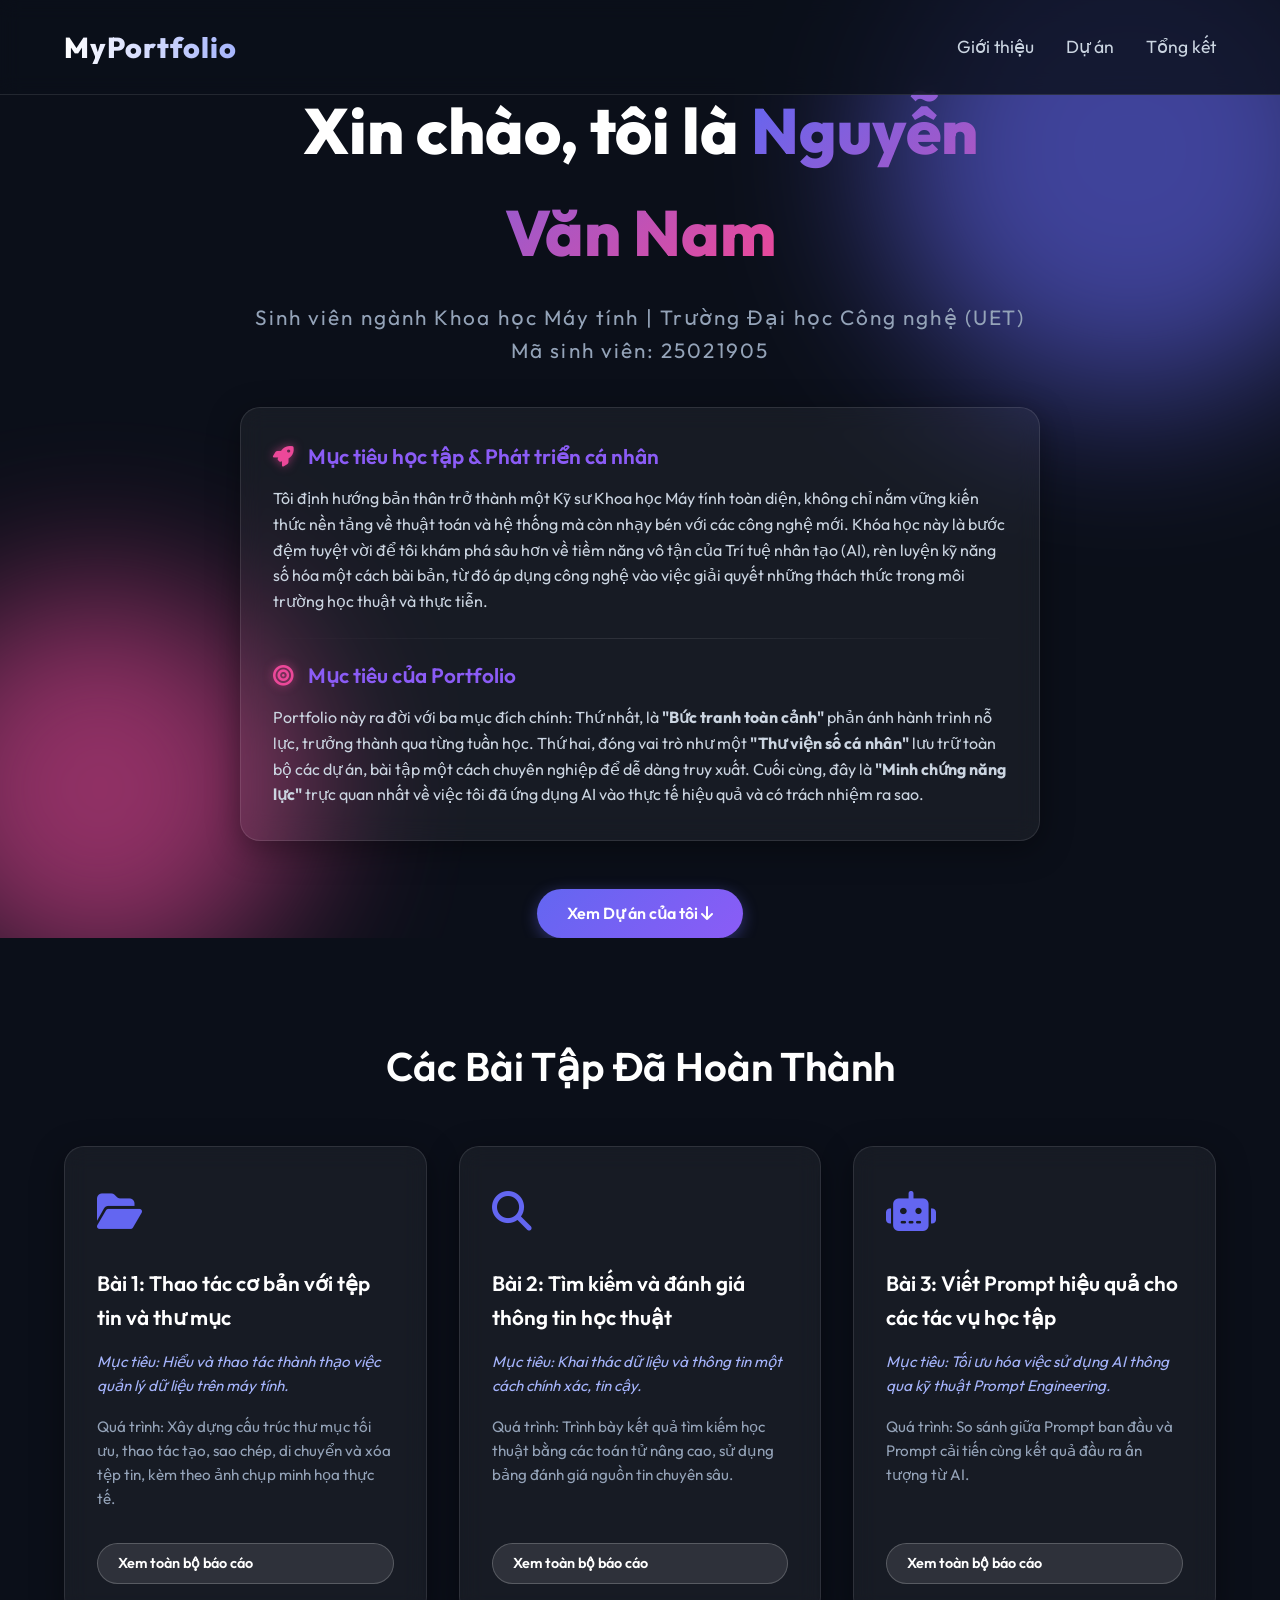
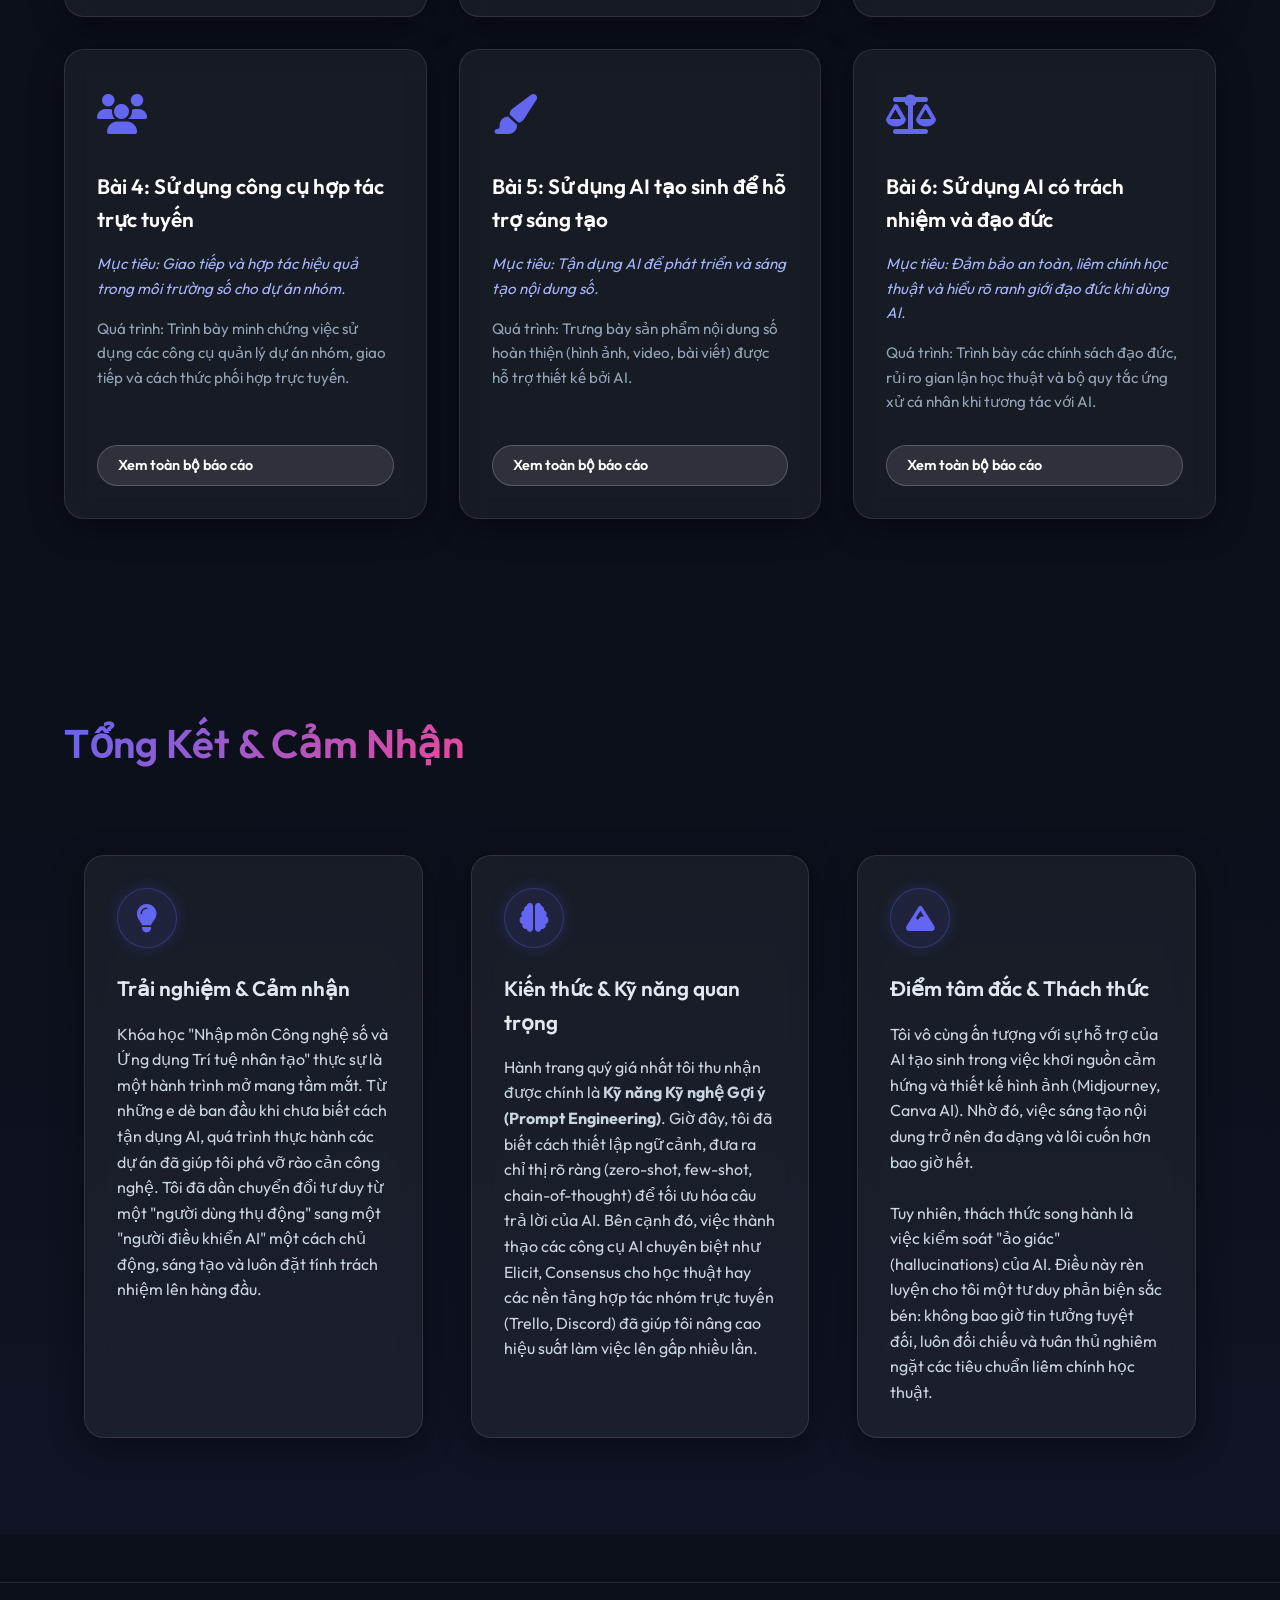
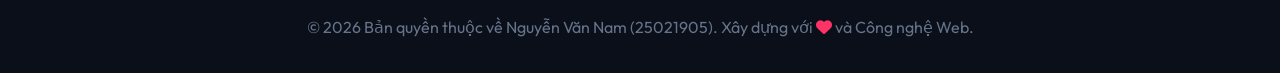
==== index.html @ abd4f96f "update" ====
<!DOCTYPE html>
<html lang="vi">

<head>
    <meta charset="UTF-8">
    <meta name="viewport" content="width=device-width, initial-scale=1.0">
    <title>Portfolio - Nguyễn Văn Nam (25021905)</title>
    <meta name="description"
        content="Portfolio cá nhân tổng hợp kiến thức và bài tập môn Nhập môn Công nghệ số và Ứng dụng Trí tuệ nhân tạo.">
    <link rel="stylesheet" href="style.css">
    <link href="https://fonts.googleapis.com/css2?family=Outfit:wght@300;400;600;800&display=swap" rel="stylesheet">
    <link rel="stylesheet" href="https://cdnjs.cloudflare.com/ajax/libs/font-awesome/6.4.0/css/all.min.css">
</head>

<body>
    <nav class="navbar">
        <div class="logo">MyPortfolio</div>
        <ul class="nav-links">
            <li><a href="#about">Giới thiệu</a></li>
            <li><a href="#projects">Dự án</a></li>
            <li><a href="#summary">Tổng kết</a></li>
        </ul>
    </nav>

    <header id="about" class="hero">
        <div class="hero-content">
            <h1 class="glitch-effect">Xin chào, tôi là <span class="highlight">Nguyễn Văn Nam</span></h1>
            <p class="subtitle typing-text">Sinh viên ngành Khoa học Máy tính | Trường Đại học Công nghệ (UET)<br>Mã
                sinh viên: 25021905</p>
            <div class="glass-card about-info hover-glow">
                <h3><i class="fas fa-rocket glowing-icon"></i> Mục tiêu học tập & Phát triển cá nhân</h3>
                <p>Tôi định hướng bản thân trở thành một Kỹ sư Khoa học Máy tính toàn diện, không chỉ nắm vững kiến thức
                    nền tảng về thuật toán và hệ thống mà còn nhạy bén với các công nghệ mới. Khóa học này là bước đệm
                    tuyệt vời để tôi khám phá sâu hơn về tiềm năng vô tận của Trí tuệ nhân tạo (AI), rèn luyện kỹ năng
                    số hóa một cách bài bản, từ đó áp dụng công nghệ vào việc giải quyết những thách thức trong môi
                    trường học thuật và thực tiễn.</p>
                <div class="divider"></div>
                <h3><i class="fas fa-bullseye glowing-icon"></i> Mục tiêu của Portfolio</h3>
                <p>Portfolio này ra đời với ba mục đích chính: Thứ nhất, là <strong>"Bức tranh toàn cảnh"</strong> phản
                    ánh hành trình nỗ lực, trưởng thành qua từng tuần học. Thứ hai, đóng vai trò như một <strong>"Thư
                        viện số cá nhân"</strong> lưu trữ toàn bộ các dự án, bài tập một cách chuyên nghiệp để dễ dàng
                    truy xuất. Cuối cùng, đây là <strong>"Minh chứng năng lực"</strong> trực quan nhất về việc tôi đã
                    ứng dụng AI vào thực tế hiệu quả và có trách nhiệm ra sao.</p>
            </div>
            <a href="#projects" class="btn primary-btn">Xem Dự án của tôi <i class="fas fa-arrow-down"></i></a>
        </div>
        <div class="hero-graphics">
            <div class="blob blob-1"></div>
            <div class="blob blob-2"></div>
        </div>
    </header>

    <section id="projects" class="projects-section">
        <h2 class="section-title">Các Bài Tập Đã Hoàn Thành</h2>
        <div class="projects-grid">
            <!-- Project 1 -->
            <div class="project-card glass-card">
                <div class="card-icon"><i class="fas fa-folder-open"></i></div>
                <h3>Bài 1: Thao tác cơ bản với tệp tin và thư mục</h3>
                <p class="project-goal">Mục tiêu: Hiểu và thao tác thành thạo việc quản lý dữ liệu trên máy tính.</p>
                <div class="project-details">
                    <p>Quá trình: Xây dựng cấu trúc thư mục tối ưu, thao tác tạo, sao chép, di chuyển và xóa tệp tin,
                        kèm theo ảnh chụp minh họa thực tế.</p>
                    <a href="project1.html" class="btn secondary-btn">Xem toàn bộ báo cáo</a>
                </div>
            </div>
            <!-- Project 2 -->
            <div class="project-card glass-card">
                <div class="card-icon"><i class="fas fa-search"></i></div>
                <h3>Bài 2: Tìm kiếm và đánh giá thông tin học thuật</h3>
                <p class="project-goal">Mục tiêu: Khai thác dữ liệu và thông tin một cách chính xác, tin cậy.</p>
                <div class="project-details">
                    <p>Quá trình: Trình bày kết quả tìm kiếm học thuật bằng các toán tử nâng cao, sử dụng bảng đánh giá
                        nguồn tin chuyên sâu.</p>
                    <a href="project2.html" class="btn secondary-btn">Xem toàn bộ báo cáo</a>
                </div>
            </div>
            <!-- Project 3 -->
            <div class="project-card glass-card">
                <div class="card-icon"><i class="fas fa-robot"></i></div>
                <h3>Bài 3: Viết Prompt hiệu quả cho các tác vụ học tập</h3>
                <p class="project-goal">Mục tiêu: Tối ưu hóa việc sử dụng AI thông qua kỹ thuật Prompt Engineering.</p>
                <div class="project-details">
                    <p>Quá trình: So sánh giữa Prompt ban đầu và Prompt cải tiến cùng kết quả đầu ra ấn tượng từ AI.</p>
                    <a href="project3.html" class="btn secondary-btn">Xem toàn bộ báo cáo</a>
                </div>
            </div>
            <!-- Project 4 -->
            <div class="project-card glass-card">
                <div class="card-icon"><i class="fas fa-users"></i></div>
                <h3>Bài 4: Sử dụng công cụ hợp tác trực tuyến</h3>
                <p class="project-goal">Mục tiêu: Giao tiếp và hợp tác hiệu quả trong môi trường số cho dự án nhóm.</p>
                <div class="project-details">
                    <p>Quá trình: Trình bày minh chứng việc sử dụng các công cụ quản lý dự án nhóm, giao tiếp và cách
                        thức phối hợp trực tuyến.</p>
                    <a href="project4.html" class="btn secondary-btn">Xem toàn bộ báo cáo</a>
                </div>
            </div>
            <!-- Project 5 -->
            <div class="project-card glass-card">
                <div class="card-icon"><i class="fas fa-paint-brush"></i></div>
                <h3>Bài 5: Sử dụng AI tạo sinh để hỗ trợ sáng tạo</h3>
                <p class="project-goal">Mục tiêu: Tận dụng AI để phát triển và sáng tạo nội dung số.</p>
                <div class="project-details">
                    <p>Quá trình: Trưng bày sản phẩm nội dung số hoàn thiện (hình ảnh, video, bài viết) được hỗ trợ
                        thiết kế bởi AI.</p>
                    <a href="project5.html" class="btn secondary-btn">Xem toàn bộ báo cáo</a>
                </div>
            </div>
            <!-- Project 6 -->
            <div class="project-card glass-card">
                <div class="card-icon"><i class="fas fa-balance-scale"></i></div>
                <h3>Bài 6: Sử dụng AI có trách nhiệm và đạo đức</h3>
                <p class="project-goal">Mục tiêu: Đảm bảo an toàn, liêm chính học thuật và hiểu rõ ranh giới đạo đức khi
                    dùng AI.</p>
                <div class="project-details">
                    <p>Quá trình: Trình bày các chính sách đạo đức, rủi ro gian lận học thuật và bộ quy tắc ứng xử cá
                        nhân khi tương tác với AI.</p>
                    <a href="project6.html" class="btn secondary-btn">Xem toàn bộ báo cáo</a>
                </div>
            </div>
        </div>
    </section>

    <section id="summary" class="summary-section">
        <h2 class="section-title gradient-text">Tổng Kết & Cảm Nhận</h2>
        <div class="summary-grid">
            <div class="summary-block glass-card float-anim">
                <div class="icon-wrapper"><i class="fas fa-lightbulb"></i></div>
                <h3>Trải nghiệm & Cảm nhận</h3>
                <p>Khóa học "Nhập môn Công nghệ số và Ứng dụng Trí tuệ nhân tạo" thực sự là một hành trình mở mang tầm
                    mắt. Từ những e dè ban đầu khi chưa biết cách tận dụng AI, quá trình thực hành các dự án đã giúp tôi
                    phá vỡ rào cản công nghệ. Tôi đã dần chuyển đổi tư duy từ một "người dùng thụ động" sang một "người
                    điều khiển AI" một cách chủ động, sáng tạo và luôn đặt tính trách nhiệm lên hàng đầu.</p>
            </div>
            <div class="summary-block glass-card float-anim" style="animation-delay: 0.2s;">
                <div class="icon-wrapper"><i class="fas fa-brain"></i></div>
                <h3>Kiến thức & Kỹ năng quan trọng</h3>
                <p>Hành trang quý giá nhất tôi thu nhận được chính là <strong>Kỹ năng Kỹ nghệ Gợi ý (Prompt
                        Engineering)</strong>. Giờ đây, tôi đã biết cách thiết lập ngữ cảnh, đưa ra chỉ thị rõ ràng
                    (zero-shot, few-shot, chain-of-thought) để tối ưu hóa câu trả lời của AI. Bên cạnh đó, việc thành
                    thạo các công cụ AI chuyên biệt như Elicit, Consensus cho học thuật hay các nền tảng hợp tác nhóm
                    trực tuyến (Trello, Discord) đã giúp tôi nâng cao hiệu suất làm việc lên gấp nhiều lần.</p>
            </div>
            <div class="summary-block glass-card float-anim" style="animation-delay: 0.4s;">
                <div class="icon-wrapper"><i class="fas fa-mountain"></i></div>
                <h3>Điểm tâm đắc & Thách thức</h3>
                <p>Tôi vô cùng ấn tượng với sự hỗ trợ của AI tạo sinh trong việc khơi nguồn cảm hứng và thiết kế hình
                    ảnh (Midjourney, Canva AI). Nhờ đó, việc sáng tạo nội dung trở nên đa dạng và lôi cuốn hơn bao giờ
                    hết.<br><br>Tuy nhiên, thách thức song hành là việc kiểm soát "ảo giác" (hallucinations) của AI.
                    Điều này rèn luyện cho tôi một tư duy phản biện sắc bén: không bao giờ tin tưởng tuyệt đối, luôn đối
                    chiếu và tuân thủ nghiêm ngặt các tiêu chuẩn liêm chính học thuật.</p>
            </div>
        </div>
    </section>

    <footer>
        <p>&copy; 2026 Bản quyền thuộc về Nguyễn Văn Nam (25021905). Xây dựng với <i class="fas fa-heart"
                style="color: #ff3366;"></i> và Công nghệ Web.</p>
    </footer>

    <script src="script.js"></script>
</body>

</html>
---- style.css ----
:root {
    --bg-color: #0b0f19;
    --text-color: #e2e8f0;
    --primary-color: #6366f1;
    --secondary-color: #8b5cf6;
    --accent-color: #ec4899;
    --glass-bg: rgba(255, 255, 255, 0.05);
    --glass-border: rgba(255, 255, 255, 0.1);
    --glass-shadow: 0 8px 32px 0 rgba(0, 0, 0, 0.37);
}

* {
    margin: 0;
    padding: 0;
    box-sizing: border-box;
    font-family: 'Outfit', sans-serif;
}

body {
    background-color: var(--bg-color);
    color: var(--text-color);
    line-height: 1.6;
    overflow-x: hidden;
}

html {
    scroll-behavior: smooth;
}

/* Typography & Utilities */
h1, h2, h3 {
    color: #ffffff;
    font-weight: 600;
}

.highlight {
    background: linear-gradient(135deg, var(--primary-color), var(--accent-color));
    -webkit-background-clip: text;
    -webkit-text-fill-color: transparent;
}

.section-title {
    text-align: center;
    font-size: 2.5rem;
    margin-bottom: 3rem;
    position: relative;
    z-index: 2;
}

/* Glassmorphism */
.glass-card {
    background: var(--glass-bg);
    backdrop-filter: blur(12px);
    -webkit-backdrop-filter: blur(12px);
    border: 1px solid var(--glass-border);
    border-radius: 20px;
    box-shadow: var(--glass-shadow);
    padding: 2rem;
    transition: transform 0.3s ease, box-shadow 0.3s ease;
}

/* Navigation */
.navbar {
    display: flex;
    justify-content: space-between;
    align-items: center;
    padding: 1.5rem 5%;
    position: fixed;
    width: 100%;
    top: 0;
    z-index: 1000;
    background: rgba(11, 15, 25, 0.8);
    backdrop-filter: blur(10px);
    border-bottom: 1px solid var(--glass-border);
}

.logo {
    font-size: 1.8rem;
    font-weight: 800;
    letter-spacing: 1px;
    background: linear-gradient(to right, #fff, #a5b4fc);
    -webkit-background-clip: text;
    -webkit-text-fill-color: transparent;
}

.nav-links {
    list-style: none;
    display: flex;
    gap: 2rem;
}

.nav-links a {
    color: #cbd5e1;
    text-decoration: none;
    font-weight: 400;
    font-size: 1.1rem;
    transition: color 0.3s ease;
    position: relative;
}

.nav-links a:hover {
    color: #ffffff;
}

.nav-links a::after {
    content: '';
    position: absolute;
    width: 0;
    height: 2px;
    bottom: -5px;
    left: 0;
    background: var(--primary-color);
    transition: width 0.3s ease;
}

.nav-links a:hover::after {
    width: 100%;
}

/* Hero Section */
.hero {
    min-height: 100vh;
    display: flex;
    align-items: center;
    justify-content: center;
    padding: 0 5%;
    position: relative;
    overflow: hidden;
    padding-top: 80px;
}

.hero-content {
    max-width: 800px;
    text-align: center;
    z-index: 2;
}

.hero-content h1 {
    font-size: 4rem;
    margin-bottom: 1rem;
    font-weight: 800;
}

.hero-content .subtitle {
    font-size: 1.3rem;
    color: #94a3b8;
    margin-bottom: 2.5rem;
}

.about-info {
    text-align: left;
    margin-bottom: 3rem;
}

.about-info h3 {
    font-size: 1.3rem;
    margin-bottom: 0.8rem;
    color: var(--secondary-color);
}

.about-info p {
    margin-bottom: 1.5rem;
    color: #cbd5e1;
}

.about-info p:last-child {
    margin-bottom: 0;
}

/* Buttons */
.btn {
    display: inline-block;
    padding: 12px 30px;
    border-radius: 30px;
    text-decoration: none;
    font-weight: 600;
    transition: all 0.3s ease;
    cursor: pointer;
    border: none;
}

.primary-btn {
    background: linear-gradient(135deg, var(--primary-color), var(--secondary-color));
    color: white;
    box-shadow: 0 4px 15px rgba(99, 102, 241, 0.4);
}

.primary-btn:hover {
    transform: translateY(-3px);
    box-shadow: 0 8px 25px rgba(99, 102, 241, 0.6);
}

.secondary-btn {
    background: rgba(255, 255, 255, 0.1);
    color: white;
    border: 1px solid rgba(255, 255, 255, 0.2);
    padding: 8px 20px;
    font-size: 0.9rem;
    margin-top: 15px;
}

.secondary-btn:hover {
    background: rgba(255, 255, 255, 0.2);
    transform: translateY(-2px);
}

/* Background Blobs */
.hero-graphics {
    position: absolute;
    top: 0;
    left: 0;
    width: 100%;
    height: 100%;
    z-index: 1;
    overflow: hidden;
    pointer-events: none;
}

.blob {
    position: absolute;
    filter: blur(80px);
    border-radius: 50%;
    opacity: 0.6;
    animation: float 10s infinite alternate ease-in-out;
}

.blob-1 {
    width: 500px;
    height: 500px;
    background: var(--primary-color);
    top: -100px;
    right: -100px;
}

.blob-2 {
    width: 400px;
    height: 400px;
    background: var(--accent-color);
    bottom: -50px;
    left: -100px;
    animation-delay: -5s;
}

@keyframes float {
    0% { transform: translate(0, 0) scale(1); }
    100% { transform: translate(50px, 50px) scale(1.1); }
}

/* Projects Section */
.projects-section {
    padding: 6rem 5%;
    position: relative;
    z-index: 2;
}

.projects-grid {
    display: grid;
    grid-template-columns: repeat(auto-fit, minmax(320px, 1fr));
    gap: 2rem;
    max-width: 1200px;
    margin: 0 auto;
}

.project-card {
    display: flex;
    flex-direction: column;
}

.project-card:hover {
    transform: translateY(-10px);
    border-color: rgba(99, 102, 241, 0.5);
    box-shadow: 0 15px 35px rgba(0, 0, 0, 0.4), 0 0 20px rgba(99, 102, 241, 0.2);
}

.card-icon {
    font-size: 2.5rem;
    color: var(--primary-color);
    margin-bottom: 1.5rem;
}

.project-card h3 {
    font-size: 1.3rem;
    margin-bottom: 1rem;
    color: #fff;
}

.project-goal {
    font-style: italic;
    color: #a5b4fc;
    margin-bottom: 1rem;
    font-size: 0.95rem;
}

.project-details {
    flex-grow: 1;
    display: flex;
    flex-direction: column;
    justify-content: space-between;
}

.project-details p {
    font-size: 0.95rem;
    color: #94a3b8;
    margin-bottom: 1rem;
}

/* Summary Section */
.summary-section {
    padding: 6rem 5%;
    position: relative;
    z-index: 2;
    background: linear-gradient(to bottom, transparent, rgba(99, 102, 241, 0.05));
}

.summary-content {
    max-width: 900px;
    margin: 0 auto;
    display: grid;
    gap: 2rem;
}

.summary-block h3 {
    display: flex;
    align-items: center;
    gap: 10px;
    color: var(--accent-color);
    margin-bottom: 1rem;
    font-size: 1.3rem;
}

.summary-block p {
    color: #cbd5e1;
    font-size: 1.05rem;
}

/* Footer */
footer {
    text-align: center;
    padding: 2rem;
    border-top: 1px solid var(--glass-border);
    margin-top: 3rem;
    color: #64748b;
}

/* Project Page Styles */
.project-page {
    padding-top: 100px;
    padding-bottom: 50px;
    max-width: 900px;
    margin: 0 auto;
    padding-left: 20px;
    padding-right: 20px;
}

.article-content {
    background: var(--glass-bg);
    backdrop-filter: blur(12px);
    -webkit-backdrop-filter: blur(12px);
    border: 1px solid var(--glass-border);
    border-radius: 20px;
    padding: 3rem;
    color: #e2e8f0;
    box-shadow: var(--glass-shadow);
}

.article-content h1 {
    font-size: 2.2rem;
    color: var(--primary-color);
    margin-bottom: 1.5rem;
    text-align: center;
    line-height: 1.3;
}

.article-content h2 {
    font-size: 1.6rem;
    color: var(--secondary-color);
    margin-top: 2.5rem;
    margin-bottom: 1rem;
    border-bottom: 1px solid var(--glass-border);
    padding-bottom: 0.5rem;
}

.article-content h3 {
    font-size: 1.3rem;
    color: #a5b4fc;
    margin-top: 1.5rem;
    margin-bottom: 0.8rem;
}

.article-content p, .article-content ul, .article-content ol {
    margin-bottom: 1.2rem;
    font-size: 1.1rem;
    line-height: 1.8;
}

.article-content ul, .article-content ol {
    padding-left: 1.5rem;
}

.article-content li {
    margin-bottom: 0.5rem;
}

.article-content table {
    width: 100%;
    border-collapse: collapse;
    margin: 2rem 0;
    background: rgba(0, 0, 0, 0.2);
    border-radius: 10px;
    overflow: hidden;
}

.article-content th, .article-content td {
    border: 1px solid var(--glass-border);
    padding: 1rem;
    text-align: left;
}

.article-content th {
    background: rgba(99, 102, 241, 0.2);
    color: var(--primary-color);
    font-weight: 600;
}

.article-content code {
    background: rgba(99, 102, 241, 0.2);
    padding: 2px 6px;
    border-radius: 4px;
    font-family: monospace;
    color: #a5b4fc;
}

.back-btn {
    display: inline-flex;
    align-items: center;
    gap: 10px;
    margin-bottom: 20px;
    color: #cbd5e1;
    text-decoration: none;
    font-weight: 600;
    transition: color 0.3s;
    font-size: 1.1rem;
}

.back-btn:hover {
    color: var(--primary-color);
}

/* Responsive */
@media (max-width: 768px) {
    .hero-content h1 {
        font-size: 2.8rem;
    }
    .nav-links {
        display: none;
    }
    .projects-grid {
        grid-template-columns: 1fr;
    }
} /* <-- Added missing closing brace here */

/* New Effects & Extended Layouts */

/* Gradient Text */
.gradient-text {
    background: linear-gradient(135deg, var(--primary-color), var(--accent-color));
    -webkit-background-clip: text;
    -webkit-text-fill-color: transparent;
    display: inline-block;
}

/* Typing Effect for Subtitle */
.typing-text {
    overflow: hidden;
    white-space: nowrap;
    margin: 0 auto;
    letter-spacing: .1em;
    animation: typing 3s steps(50, end), blink-caret .75s step-end infinite;
}

@keyframes typing {
    from { width: 0 }
    to { width: 100% }
}

@keyframes blink-caret {
    from, to { border-right-color: transparent }
    50% { border-right-color: var(--primary-color); }
}

/* Hover Glow Effect */
.hover-glow {
    transition: all 0.4s ease;
}

.hover-glow:hover {
    box-shadow: 0 0 25px rgba(99, 102, 241, 0.4);
    transform: translateY(-5px);
    border: 1px solid rgba(99, 102, 241, 0.6);
}

/* Glowing Icons */
.glowing-icon {
    color: var(--accent-color);
    text-shadow: 0 0 10px rgba(236, 72, 153, 0.6);
    margin-right: 10px;
}

.divider {
    height: 1px;
    background: linear-gradient(90deg, transparent, var(--glass-border), transparent);
    margin: 20px 0;
}

/* Floating Animation for Summary Blocks */
.float-anim {
    animation: float 6s ease-in-out infinite;
}

@keyframes float {
    0% { transform: translateY(0px); }
    50% { transform: translateY(-10px); }
    100% { transform: translateY(0px); }
}

/* Summary Grid Layout */
.summary-grid {
    display: grid;
    grid-template-columns: repeat(auto-fit, minmax(280px, 1fr));
    gap: 3rem;
    margin: 2rem auto 0 auto;
    max-width: 1200px;
    padding: 0 20px;
}

.summary-block {
    padding: 2rem;
    position: relative;
    overflow: hidden;
    transition: transform 0.3s;
}

.summary-block:hover {
    transform: translateY(-8px) scale(1.02);
}

.summary-block .icon-wrapper {
    background: rgba(99, 102, 241, 0.1);
    width: 60px;
    height: 60px;
    border-radius: 50%;
    display: flex;
    align-items: center;
    justify-content: center;
    font-size: 1.8rem;
    color: var(--primary-color);
    margin-bottom: 1.5rem;
    box-shadow: 0 0 15px rgba(99, 102, 241, 0.2);
    border: 1px solid rgba(99, 102, 241, 0.3);
    transition: all 0.3s;
}

.summary-block:hover .icon-wrapper {
    background: var(--primary-color);
    color: #fff;
    box-shadow: 0 0 25px rgba(99, 102, 241, 0.6);
    transform: rotateY(360deg);
}

.summary-block h3 {
    margin-bottom: 1rem;
    color: #e2e8f0;
    font-size: 1.3rem;
}

.summary-block p {
    color: #cbd5e1;
    font-size: 1rem;
}
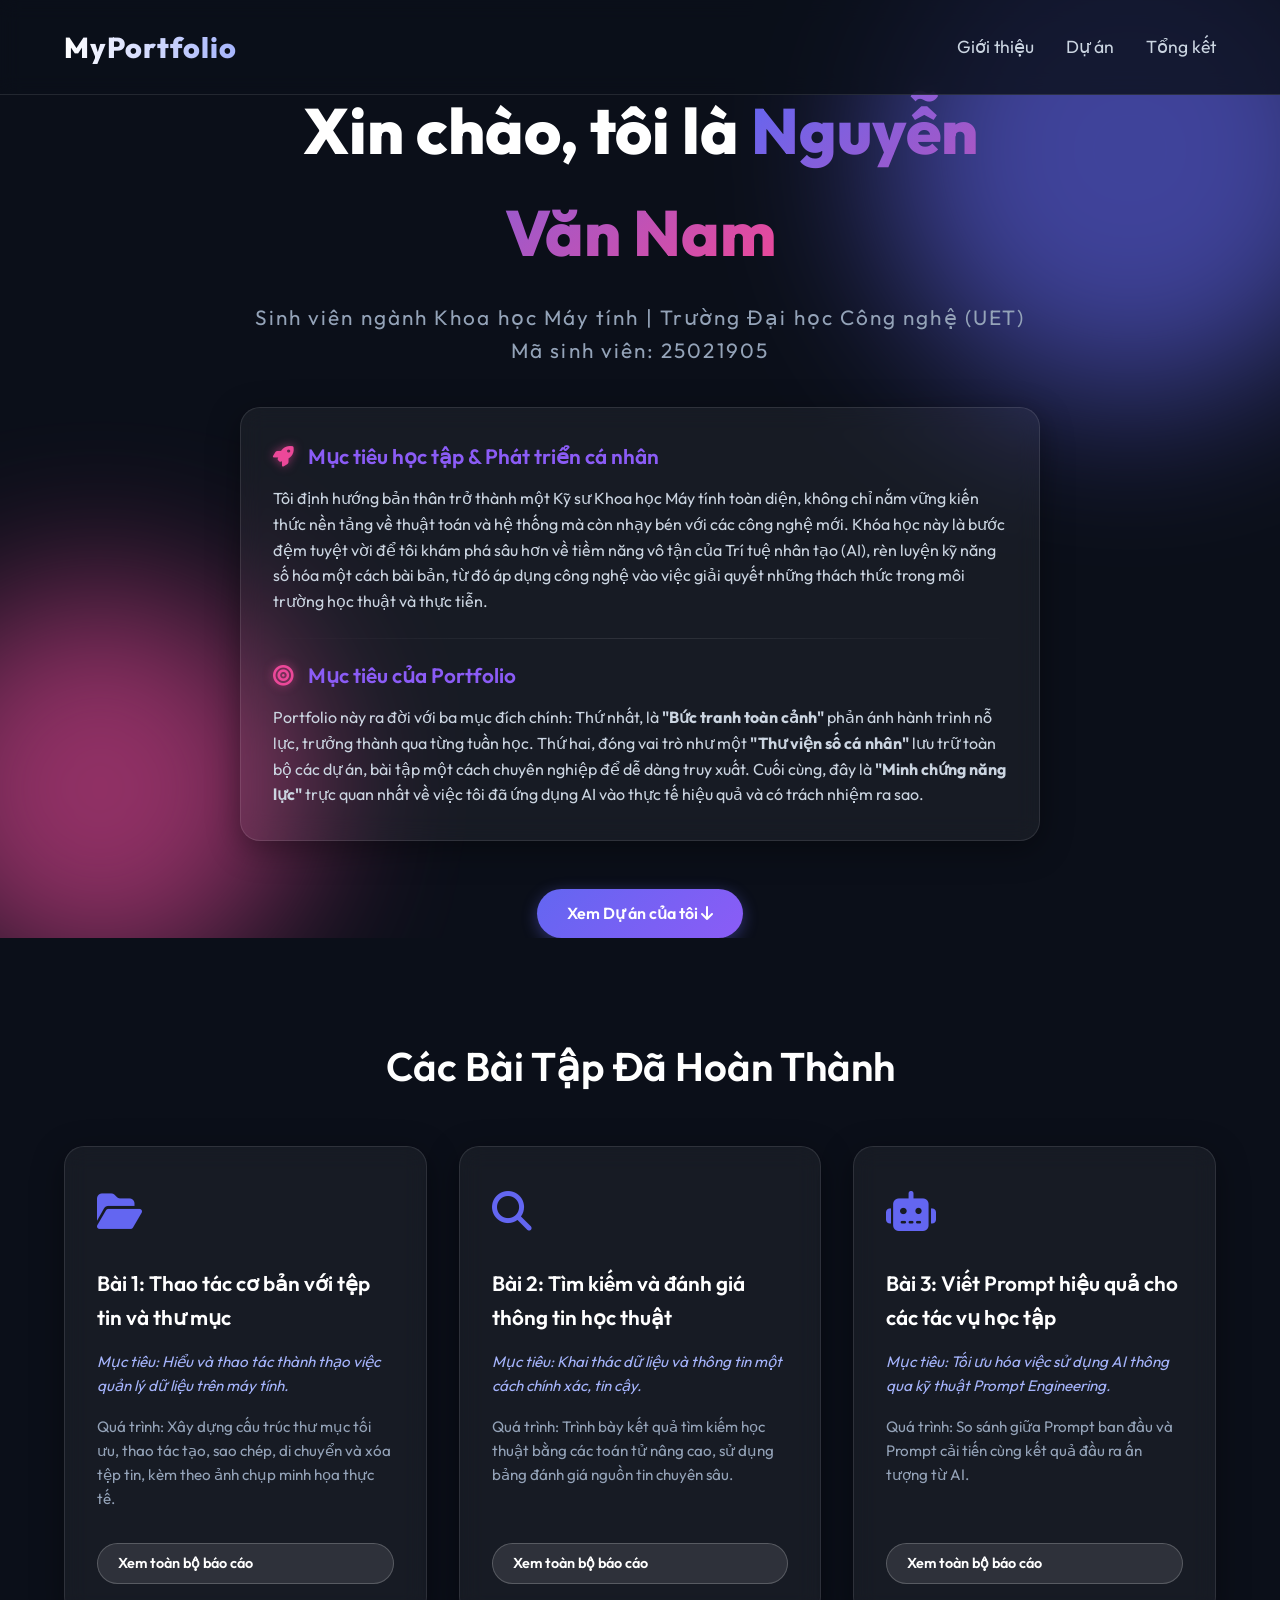
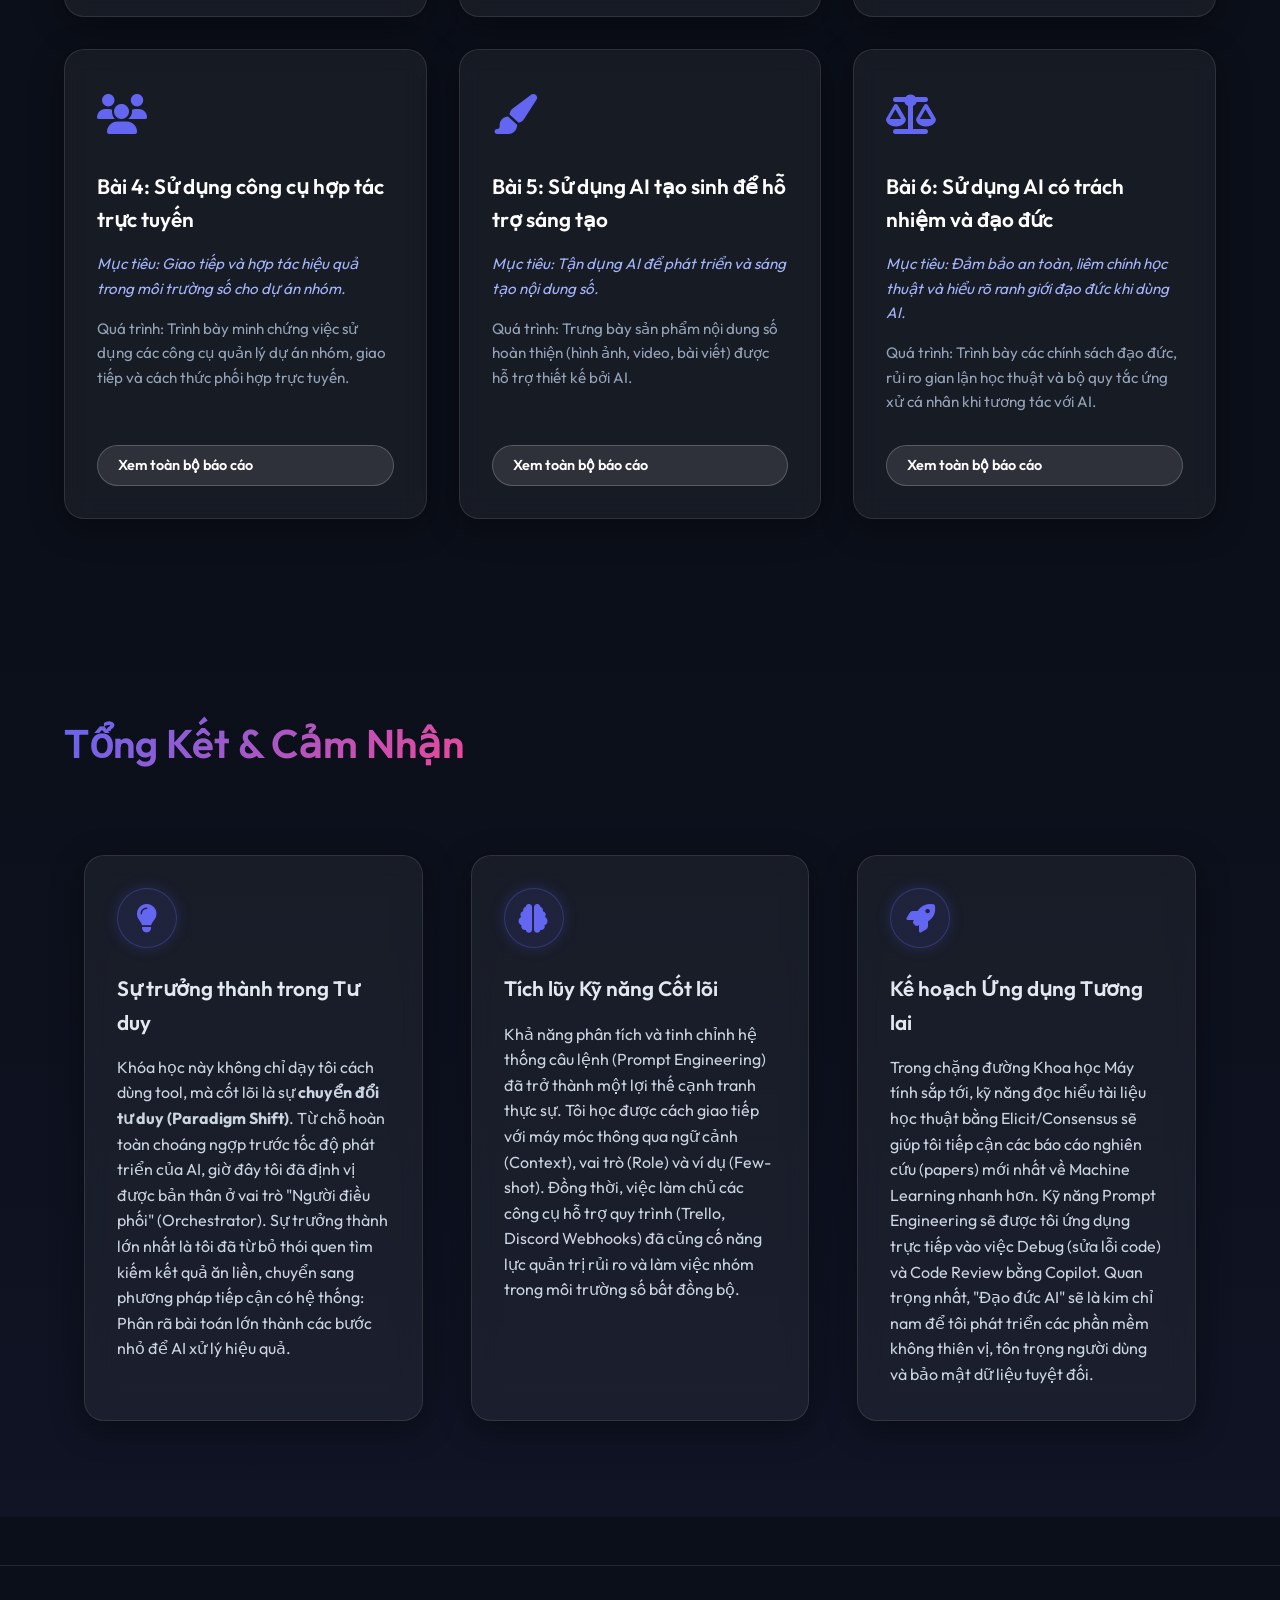
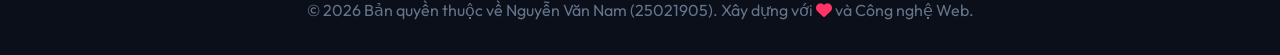
==== commit 120b3cf2: "update" ====
--- a/index.html
+++ b/index.html
@@ -127,29 +127,18 @@
         <div class="summary-grid">
             <div class="summary-block glass-card float-anim">
                 <div class="icon-wrapper"><i class="fas fa-lightbulb"></i></div>
-                <h3>Trải nghiệm & Cảm nhận</h3>
-                <p>Khóa học "Nhập môn Công nghệ số và Ứng dụng Trí tuệ nhân tạo" thực sự là một hành trình mở mang tầm
-                    mắt. Từ những e dè ban đầu khi chưa biết cách tận dụng AI, quá trình thực hành các dự án đã giúp tôi
-                    phá vỡ rào cản công nghệ. Tôi đã dần chuyển đổi tư duy từ một "người dùng thụ động" sang một "người
-                    điều khiển AI" một cách chủ động, sáng tạo và luôn đặt tính trách nhiệm lên hàng đầu.</p>
+                <h3>Sự trưởng thành trong Tư duy</h3>
+                <p>Khóa học này không chỉ dạy tôi cách dùng tool, mà cốt lõi là sự <strong>chuyển đổi tư duy (Paradigm Shift)</strong>. Từ chỗ hoàn toàn choáng ngợp trước tốc độ phát triển của AI, giờ đây tôi đã định vị được bản thân ở vai trò "Người điều phối" (Orchestrator). Sự trưởng thành lớn nhất là tôi đã từ bỏ thói quen tìm kiếm kết quả ăn liền, chuyển sang phương pháp tiếp cận có hệ thống: Phân rã bài toán lớn thành các bước nhỏ để AI xử lý hiệu quả.</p>
             </div>
             <div class="summary-block glass-card float-anim" style="animation-delay: 0.2s;">
                 <div class="icon-wrapper"><i class="fas fa-brain"></i></div>
-                <h3>Kiến thức & Kỹ năng quan trọng</h3>
-                <p>Hành trang quý giá nhất tôi thu nhận được chính là <strong>Kỹ năng Kỹ nghệ Gợi ý (Prompt
-                        Engineering)</strong>. Giờ đây, tôi đã biết cách thiết lập ngữ cảnh, đưa ra chỉ thị rõ ràng
-                    (zero-shot, few-shot, chain-of-thought) để tối ưu hóa câu trả lời của AI. Bên cạnh đó, việc thành
-                    thạo các công cụ AI chuyên biệt như Elicit, Consensus cho học thuật hay các nền tảng hợp tác nhóm
-                    trực tuyến (Trello, Discord) đã giúp tôi nâng cao hiệu suất làm việc lên gấp nhiều lần.</p>
+                <h3>Tích lũy Kỹ năng Cốt lõi</h3>
+                <p>Khả năng phân tích và tinh chỉnh hệ thống câu lệnh (Prompt Engineering) đã trở thành một lợi thế cạnh tranh thực sự. Tôi học được cách giao tiếp với máy móc thông qua ngữ cảnh (Context), vai trò (Role) và ví dụ (Few-shot). Đồng thời, việc làm chủ các công cụ hỗ trợ quy trình (Trello, Discord Webhooks) đã củng cố năng lực quản trị rủi ro và làm việc nhóm trong môi trường số bất đồng bộ.</p>
             </div>
             <div class="summary-block glass-card float-anim" style="animation-delay: 0.4s;">
-                <div class="icon-wrapper"><i class="fas fa-mountain"></i></div>
-                <h3>Điểm tâm đắc & Thách thức</h3>
-                <p>Tôi vô cùng ấn tượng với sự hỗ trợ của AI tạo sinh trong việc khơi nguồn cảm hứng và thiết kế hình
-                    ảnh (Midjourney, Canva AI). Nhờ đó, việc sáng tạo nội dung trở nên đa dạng và lôi cuốn hơn bao giờ
-                    hết.<br><br>Tuy nhiên, thách thức song hành là việc kiểm soát "ảo giác" (hallucinations) của AI.
-                    Điều này rèn luyện cho tôi một tư duy phản biện sắc bén: không bao giờ tin tưởng tuyệt đối, luôn đối
-                    chiếu và tuân thủ nghiêm ngặt các tiêu chuẩn liêm chính học thuật.</p>
+                <div class="icon-wrapper"><i class="fas fa-rocket"></i></div>
+                <h3>Kế hoạch Ứng dụng Tương lai</h3>
+                <p>Trong chặng đường Khoa học Máy tính sắp tới, kỹ năng đọc hiểu tài liệu học thuật bằng Elicit/Consensus sẽ giúp tôi tiếp cận các báo cáo nghiên cứu (papers) mới nhất về Machine Learning nhanh hơn. Kỹ năng Prompt Engineering sẽ được tôi ứng dụng trực tiếp vào việc Debug (sửa lỗi code) và Code Review bằng Copilot. Quan trọng nhất, "Đạo đức AI" sẽ là kim chỉ nam để tôi phát triển các phần mềm không thiên vị, tôn trọng người dùng và bảo mật dữ liệu tuyệt đối.</p>
             </div>
         </div>
     </section>
